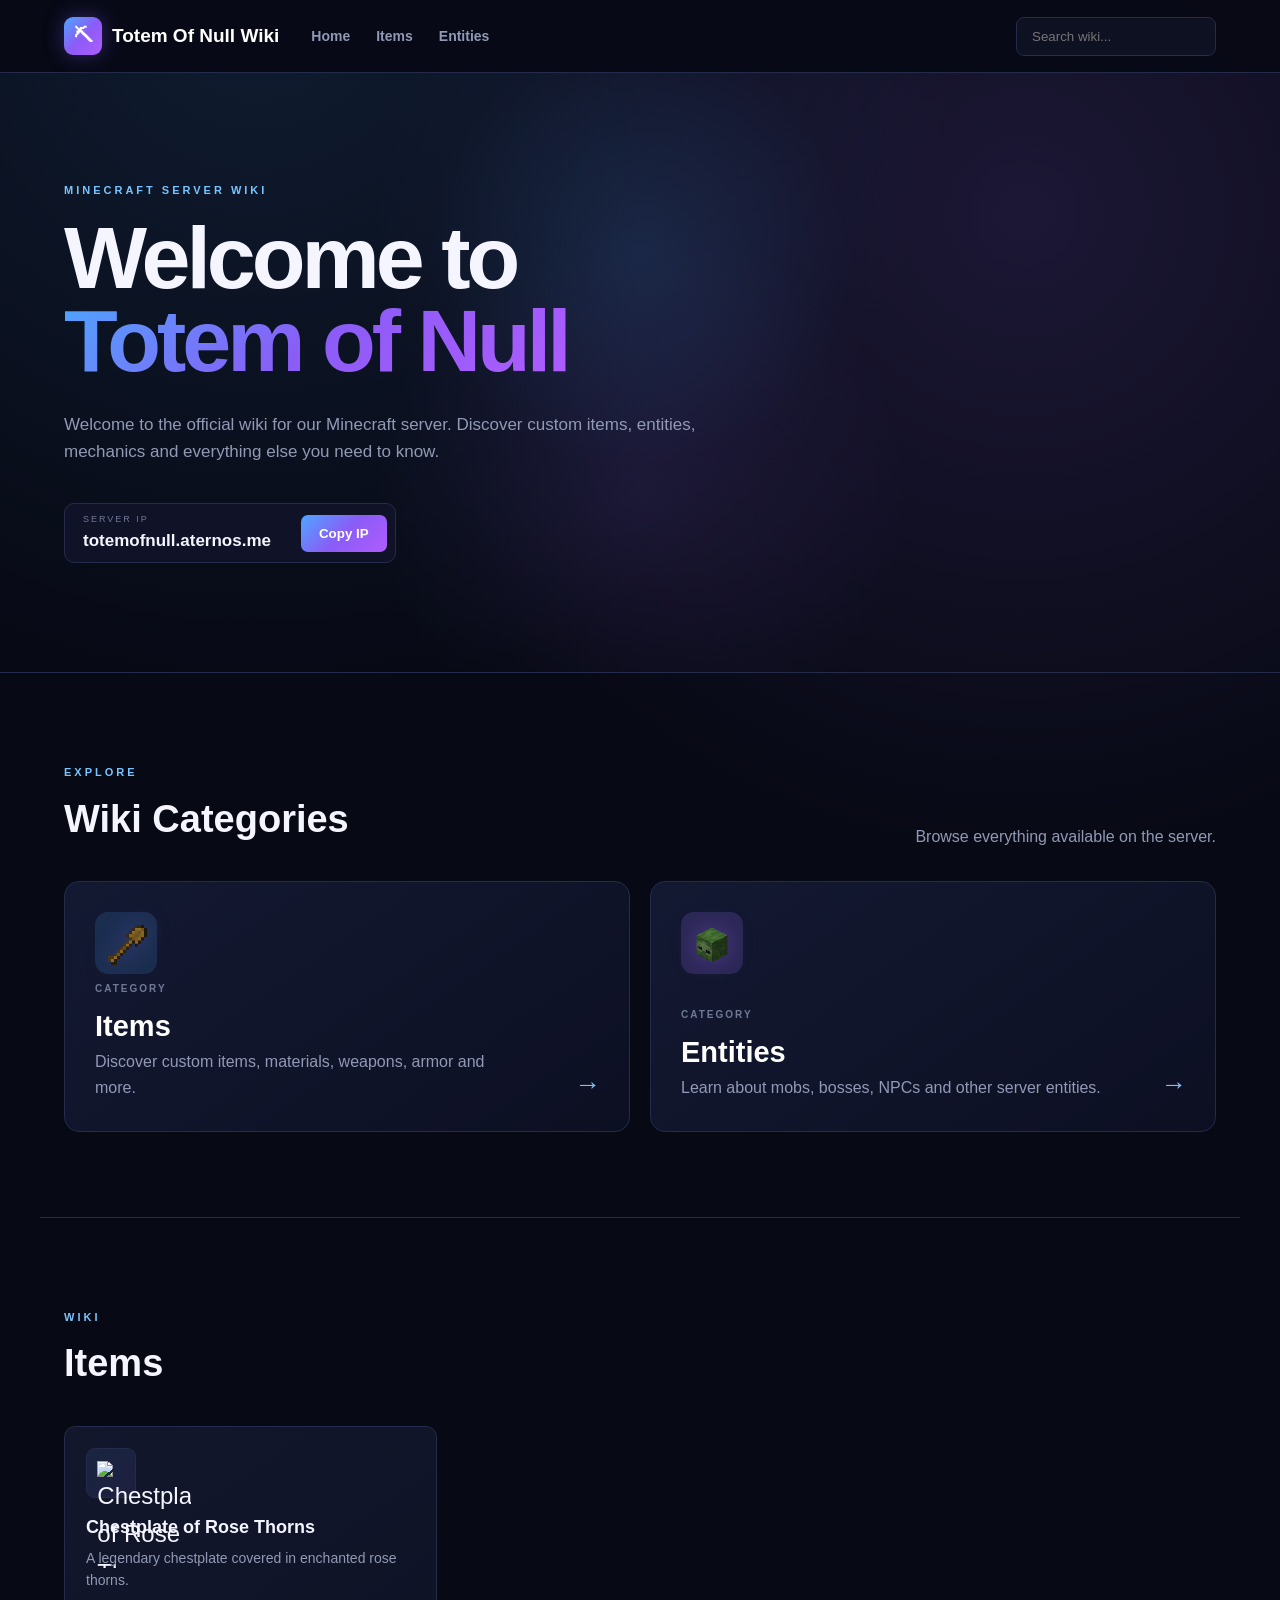
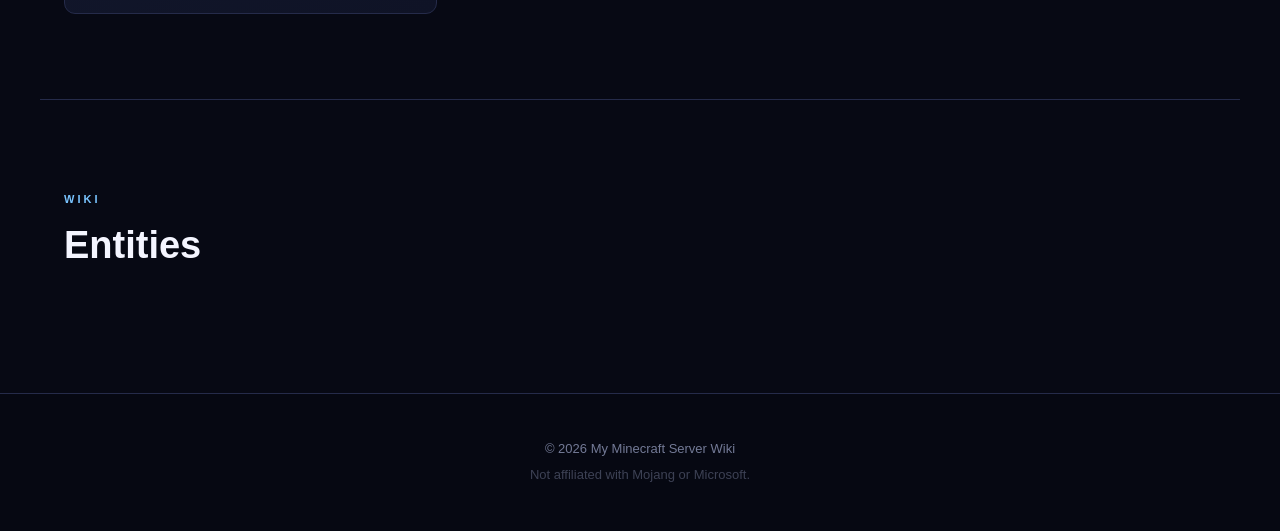
==== index.html @ 01f7e48f "Add files via upload" ====
<!DOCTYPE html>
<html lang="en">
<head>
    <meta charset="UTF-8">
    <meta name="viewport" content="width=device-width, initial-scale=1.0">
    <title>Server Wiki</title>
    <link rel="stylesheet" href="styles.css">
</head>
<body>

<header class="navbar">
    <div class="nav-container">
        <a href="index.html" class="logo">
            <span class="logo-icon">⛏</span>
            Totem Of Null Wiki
        </a>

        <nav>
            <a href="#home">Home</a>
            <a href="#items">Items</a>
            <a href="#entities">Entities</a>
        </nav>

        <div class="search-container">
            <input type="text" id="searchInput" placeholder="Search wiki...">
        </div>
    </div>
</header>

<main>
    <section id="home" class="hero">
        <div class="hero-content">
            <div class="badge">MINECRAFT SERVER WIKI</div>
            <h1>Welcome to<br><span>Totem of Null</span></h1>

            <p class="hero-text">
                Welcome to the official wiki for our Minecraft server.
                Discover custom items, entities, mechanics and everything
                else you need to know.
            </p>

            <div class="server-ip">
                <div>
                    <small>SERVER IP</small>
                    <strong id="serverIp">play.example.com</strong>
                </div>
                <button id="copyIp">Copy IP</button>
            </div>
        </div>
    </section>

    <section class="wiki-section">
        <div class="section-heading">
            <div>
                <span class="section-label">EXPLORE</span>
                <h2>Wiki Categories</h2>
            </div>
            <p>Browse everything available on the server.</p>
        </div>

        <div class="category-grid">
            <a href="#items" class="category-card">
                <div class="card-icon item-icon"><img src="textures/itemslogo.png" alt="Items"></div>
                <div class="card-content">
                    <span class="card-label">CATEGORY</span>
                    <h3>Items</h3>
                    <p>Discover custom items, materials, weapons, armor and more.</p>
                </div>
                <span class="arrow">→</span>
            </a>

            <a href="#entities" class="category-card">
                <div class="card-icon entity-icon"><img src="textures/entityslogo.png" alt="Entities"></div>
                <div class="card-content">
                    <span class="card-label">CATEGORY</span>
                    <h3>Entities</h3>
                    <p>Learn about mobs, bosses, NPCs and other server entities.</p>
                </div>
                <span class="arrow">→</span>
            </a>
        </div>
    </section>

    <section id="items" class="wiki-section content-section">
        <div class="section-heading">
            <div>
                <span class="section-label">WIKI</span>
                <h2>Items</h2>
            </div>
        </div>
        <div id="itemsGrid" class="entry-grid"></div>
    </section>

    <section id="entities" class="wiki-section content-section">
        <div class="section-heading">
            <div>
                <span class="section-label">WIKI</span>
                <h2>Entities</h2>
            </div>
        </div>
        <div id="entitiesGrid" class="entry-grid"></div>
    </section>
</main>

<footer>
    <p>© 2026 My Minecraft Server Wiki</p>
    <p class="footer-muted">Not affiliated with Mojang or Microsoft.</p>
</footer>

<script src="script.js"></script>
</body>
</html>
---- styles.css ----
* {
    margin: 0;
    padding: 0;
    box-sizing: border-box;
}

html {
    scroll-behavior: smooth;
}

:root {
    --bg: #070914;
    --card: #11152a;
    --card-hover: #171c38;
    --blue: #4da6ff;
    --blue-light: #79c4ff;
    --purple: #9b6cff;
    --purple-light: #bd9aff;
    --text: #f4f5ff;
    --muted: #9299b5;
    --border: #252b4a;
    --gradient: linear-gradient(135deg, #4da6ff, #8b5cf6, #b05cff);
    --max-width: 1200px;
}

body {
    font-family: Arial, Helvetica, sans-serif;
    background:
        radial-gradient(circle at 20% 0%, rgba(77,166,255,.12), transparent 30%),
        radial-gradient(circle at 80% 10%, rgba(155,108,255,.14), transparent 30%),
        var(--bg);
    color: var(--text);
    line-height: 1.6;
}

.navbar {
    position: sticky;
    top: 0;
    z-index: 100;
    background: rgba(7,9,20,.88);
    backdrop-filter: blur(16px);
    border-bottom: 1px solid var(--border);
}

.nav-container {
    max-width: var(--max-width);
    min-height: 72px;
    margin: auto;
    padding: 0 24px;
    display: flex;
    align-items: center;
    gap: 32px;
}

.logo {
    display: flex;
    align-items: center;
    gap: 10px;
    color: white;
    text-decoration: none;
    font-size: 19px;
    font-weight: 800;
}

.logo-icon {
    width: 38px;
    height: 38px;
    display: grid;
    place-items: center;
    border-radius: 9px;
    background: var(--gradient);
    box-shadow: 0 0 20px rgba(126,92,255,.35);
}

nav {
    display: flex;
    gap: 26px;
}

nav a {
    color: var(--muted);
    text-decoration: none;
    font-size: 14px;
    font-weight: 600;
    transition: .2s;
}

nav a:hover {
    color: var(--blue-light);
}

.search-container {
    margin-left: auto;
}

.search-container input {
    width: 200px;
    padding: 11px 15px;
    background: #0d1122;
    color: white;
    border: 1px solid var(--border);
    border-radius: 8px;
    outline: none;
}

.search-container input:focus {
    border-color: var(--purple);
    box-shadow: 0 0 0 3px rgba(155,108,255,.1);
}

.hero {
    min-height: 600px;
    display: flex;
    align-items: center;
    border-bottom: 1px solid var(--border);
    background:
        radial-gradient(circle at 50% 30%, rgba(77,166,255,.12), transparent 28%),
        radial-gradient(circle at 50% 70%, rgba(155,108,255,.1), transparent 35%);
}

.hero-content {
    width: 100%;
    max-width: var(--max-width);
    margin: auto;
    padding: 100px 24px;
}

.badge,
.section-label {
    color: var(--blue-light);
    font-size: 11px;
    font-weight: 800;
    letter-spacing: 3px;
}

.hero h1 {
    margin-top: 16px;
    font-size: clamp(50px, 8vw, 88px);
    line-height: .95;
    letter-spacing: -4px;
}

.hero h1 span {
    background: var(--gradient);
    -webkit-background-clip: text;
    background-clip: text;
    color: transparent;
}

.hero-text {
    max-width: 650px;
    margin-top: 28px;
    color: var(--muted);
    font-size: 17px;
}

.server-ip {
    width: fit-content;
    margin-top: 38px;
    padding: 8px 8px 8px 18px;
    display: flex;
    align-items: center;
    gap: 30px;
    background: rgba(17,21,42,.9);
    border: 1px solid var(--border);
    border-radius: 10px;
}

.server-ip small {
    display: block;
    color: #6f7796;
    font-size: 9px;
    letter-spacing: 2px;
}

.server-ip strong {
    font-size: 17px;
}

.server-ip button {
    border: none;
    padding: 11px 18px;
    border-radius: 7px;
    background: var(--gradient);
    color: white;
    font-weight: 800;
    cursor: pointer;
    transition: .2s;
}

.server-ip button:hover {
    transform: translateY(-2px);
}

.wiki-section {
    max-width: var(--max-width);
    margin: auto;
    padding: 85px 24px;
}

.content-section {
    border-top: 1px solid var(--border);
}

.section-heading {
    display: flex;
    justify-content: space-between;
    align-items: end;
    margin-bottom: 32px;
}

.section-heading h2 {
    margin-top: 5px;
    font-size: 38px;
}

.section-heading p {
    max-width: 380px;
    color: var(--muted);
    text-align: right;
}

.category-grid {
    display: grid;
    grid-template-columns: repeat(2, 1fr);
    gap: 20px;
}

.category-card {
    position: relative;
    min-height: 250px;
    padding: 30px;
    display: flex;
    flex-direction: column;
    overflow: hidden;
    color: white;
    text-decoration: none;
    background: linear-gradient(145deg, rgba(20,26,52,.95), rgba(13,16,35,.95));
    border: 1px solid var(--border);
    border-radius: 15px;
    transition: .25s;
}

.category-card:hover {
    transform: translateY(-6px);
    border-color: #6c62b7;
    box-shadow: 0 15px 45px rgba(0,0,0,.3);
}

.card-icon {
    width: 62px;
    height: 62px;
    display: grid;
    place-items: center;
    margin-bottom: auto;
    border-radius: 13px;
    font-size: 30px;
}

.item-icon {
    background: rgba(77,166,255,.15);
}

.entity-icon {
    background: rgba(155,108,255,.18);
}

.card-label {
    color: #717995;
    font-size: 10px;
    font-weight: 800;
    letter-spacing: 2px;
}

.card-content h3 {
    margin-top: 3px;
    font-size: 29px;
}

.card-content p {
    max-width: 430px;
    color: var(--muted);
}

.arrow {
    position: absolute;
    right: 28px;
    bottom: 25px;
    color: var(--blue-light);
    font-size: 26px;
}

.entry-grid {
    display: grid;
    grid-template-columns: repeat(3, 1fr);
    gap: 16px;
}

.entry-card {
    position: relative;
    padding: 21px;
    background: linear-gradient(145deg, #12172c, #0f1326);
    border: 1px solid var(--border);
    border-radius: 11px;
    transition: .2s;
}

.entry-card:hover {
    transform: translateY(-4px);
    border-color: #343c67;
    background: var(--card-hover);
}

.entry-icon {
    width: 50px;
    height: 50px;
    display: grid;
    place-items: center;
    margin-bottom: 15px;
    background: linear-gradient(135deg, rgba(77,166,255,.1), rgba(155,108,255,.1));
    border: 1px solid var(--border);
    border-radius: 9px;
    font-size: 24px;
}

.entry-icon img {
    width: 80%;
    height: 80%;
    object-fit: contain;
    image-rendering: pixelated;
}

.entry-card h3 {
    font-size: 18px;
}

.entry-card p {
    margin-top: 5px;
    color: var(--muted);
    font-size: 14px;
}

.entry-card.hidden {
    display: none;
}

footer {
    padding: 45px 20px;
    text-align: center;
    color: #737a96;
    font-size: 13px;
    border-top: 1px solid var(--border);
    background: #060812;
}

.footer-muted {
    margin-top: 5px;
    opacity: .5;
}

/* ITEM PAGES */

.item-page {
    max-width: 1100px;
    margin: auto;
    padding: 60px 24px 100px;
}

.back-button {
    display: inline-block;
    margin-bottom: 35px;
    color: var(--muted);
    text-decoration: none;
    font-size: 14px;
}

.back-button:hover {
    color: var(--blue-light);
}

.item-header {
    display: flex;
    align-items: center;
    gap: 30px;
    padding: 35px;
    margin-bottom: 25px;
    background: linear-gradient(135deg, rgba(20,27,55,.95), rgba(15,17,38,.95));
    border: 1px solid var(--border);
    border-radius: 15px;
}

.item-large-icon {
    width: 120px;
    height: 120px;
    flex-shrink: 0;
    display: grid;
    place-items: center;
    font-size: 60px;
    border-radius: 18px;
    background: linear-gradient(135deg, rgba(77,166,255,.15), rgba(155,108,255,.18));
    border: 1px solid #30365c;
}

.item-large-icon img {
    width: 85%;
    height: 85%;
    object-fit: contain;
    image-rendering: pixelated;
    filter: drop-shadow(0 0 12px rgba(155,108,255,.35));
}

.item-title h1 {
    margin-top: 5px;
    font-size: 48px;
    letter-spacing: -2px;
}

.item-title p {
    max-width: 600px;
    margin-top: 8px;
    color: var(--muted);
}

.item-layout {
    display: grid;
    grid-template-columns: 1fr 320px;
    gap: 20px;
}

.item-main {
    display: flex;
    flex-direction: column;
    gap: 20px;
}

.wiki-box {
    padding: 25px;
    background: linear-gradient(145deg, #12172c, #0f1326);
    border: 1px solid var(--border);
    border-radius: 12px;
}

.wiki-box h2 {
    margin: 5px 0 12px;
    font-size: 22px;
}

.wiki-box > p {
    color: var(--muted);
}

.item-info {
    display: flex;
    flex-direction: column;
}

.item-info > div {
    display: flex;
    justify-content: space-between;
    padding: 13px 0;
    border-bottom: 1px solid var(--border);
}

.item-info > div:last-child {
    border-bottom: none;
}

.item-info span {
    color: var(--muted);
}

.item-info strong {
    color: var(--blue-light);
}

#itemUses {
    padding-left: 20px;
    color: var(--muted);
}

#itemUses li {
    margin: 7px 0;
}

.recipe-grid {
    width: 240px;
    display: grid;
    grid-template-columns: repeat(3, 1fr);
    gap: 5px;
    margin-top: 20px;
}

.recipe-slot {
    aspect-ratio: 1;
    display: grid;
    place-items: center;
    background: #090c19;
    border: 1px solid #292f50;
    border-radius: 5px;
    font-size: 25px;
}

.recipe-slot img {
    width: 75%;
    height: 75%;
    object-fit: contain;
    image-rendering: pixelated;
}

@media (max-width: 800px) {
    .nav-container {
        flex-wrap: wrap;
        padding-top: 12px;
        padding-bottom: 12px;
    }

    nav {
        order: 3;
        width: 100%;
        justify-content: center;
    }

    .search-container {
        margin-left: auto;
    }

    .category-grid {
        grid-template-columns: 1fr;
    }

    .entry-grid {
        grid-template-columns: repeat(2, 1fr);
    }

    .section-heading {
        align-items: flex-start;
        flex-direction: column;
        gap: 10px;
    }

    .section-heading p {
        text-align: left;
    }

    .item-layout {
        grid-template-columns: 1fr;
    }
}

@media (max-width: 500px) {
    .search-container {
        display: none;
    }

    .hero {
        min-height: 520px;
    }

    .hero h1 {
        font-size: 49px;
        letter-spacing: -2px;
    }

    .server-ip {
        width: 100%;
        justify-content: space-between;
        gap: 10px;
    }

    .server-ip strong {
        font-size: 13px;
    }

    .entry-grid {
        grid-template-columns: 1fr;
    }

    .wiki-section {
        padding-top: 60px;
        padding-bottom: 60px;
    }

    .item-header {
        flex-direction: column;
        align-items: flex-start;
    }

    .item-title h1 {
        font-size: 36px;
    }

    .item-large-icon {
        width: 90px;
        height: 90px;
        font-size: 45px;
    }
}

/* Texture-based category icons */
.card-icon img {
    width: 78%;
    height: 78%;
    object-fit: contain;
    image-rendering: pixelated;
    filter: drop-shadow(0 0 12px rgba(155,108,255,.3));
}

/* Texture-based wiki cards */
.entry-icon img {
    width: 82%;
    height: 82%;
    object-fit: contain;
    image-rendering: pixelated;
}

/* Texture-based item page */
.item-large-icon img {
    width: 85%;
    height: 85%;
    object-fit: contain;
    image-rendering: pixelated;
    filter: drop-shadow(0 0 12px rgba(155,108,255,.35));
}

/* Texture-based recipe slots */
.recipe-slot img {
    width: 75%;
    height: 75%;
    object-fit: contain;
    image-rendering: pixelated;
}
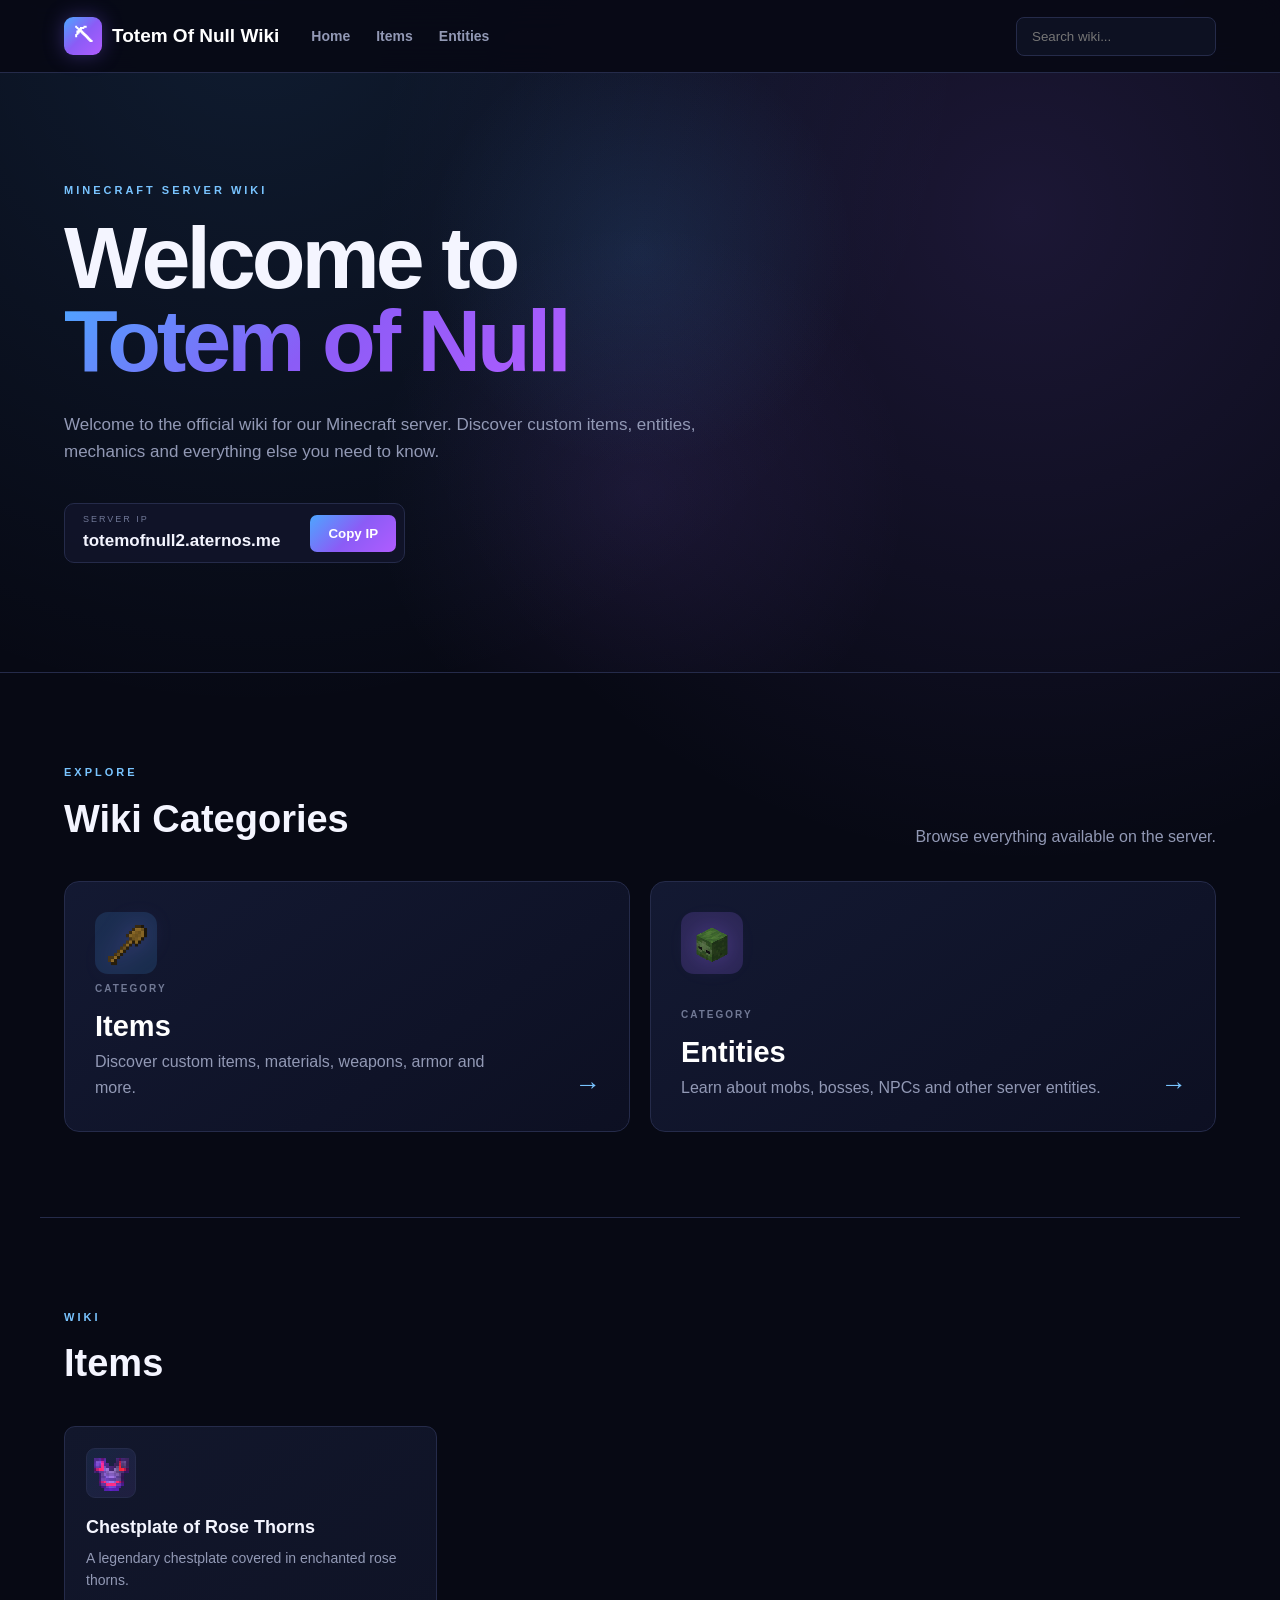
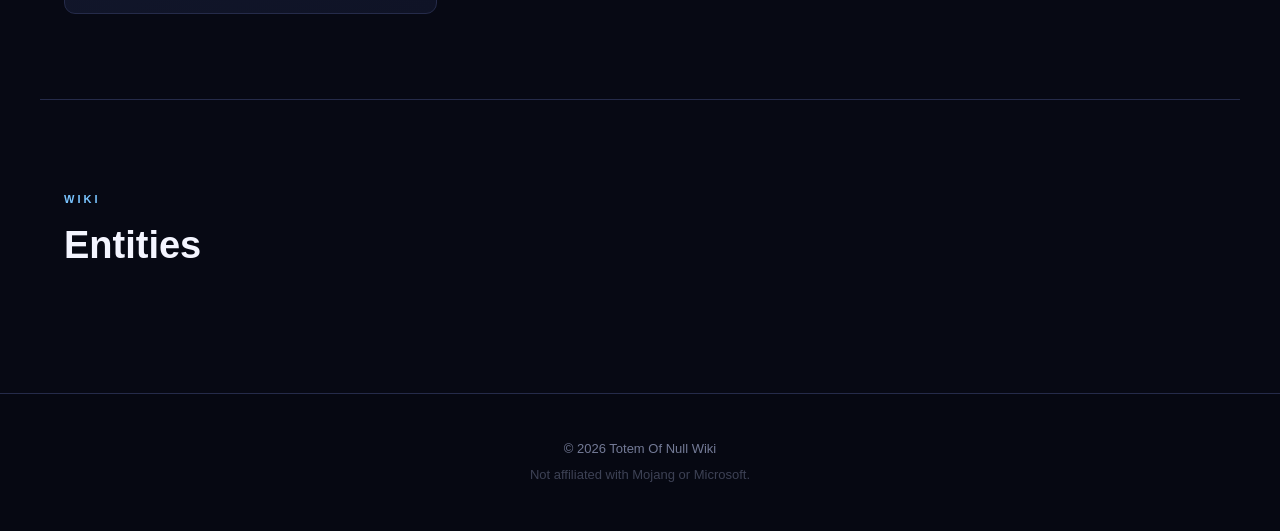
==== commit 7fa0fd12: "Add files via upload" ====
--- a/index.html
+++ b/index.html
@@ -3,7 +3,7 @@
 <head>
     <meta charset="UTF-8">
     <meta name="viewport" content="width=device-width, initial-scale=1.0">
-    <title>Server Wiki</title>
+    <title>Totem Of Null Wiki</title>
     <link rel="stylesheet" href="styles.css">
 </head>
 <body>
@@ -42,7 +42,7 @@
             <div class="server-ip">
                 <div>
                     <small>SERVER IP</small>
-                    <strong id="serverIp">play.example.com</strong>
+                    <strong id="serverIp">totemofnull2.aternos.me</strong>
                 </div>
                 <button id="copyIp">Copy IP</button>
             </div>
@@ -103,7 +103,7 @@
 </main>
 
 <footer>
-    <p>© 2026 My Minecraft Server Wiki</p>
+    <p>© 2026 Totem Of Null Wiki</p>
     <p class="footer-muted">Not affiliated with Mojang or Microsoft.</p>
 </footer>
 
--- a/styles.css
+++ b/styles.css
@@ -91,6 +91,89 @@
 
 .search-container {
     margin-left: auto;
+    position: relative;
+}
+
+.search-results {
+    position: absolute;
+    top: calc(100% + 8px);
+    right: 0;
+    width: 320px;
+    max-height: 360px;
+    overflow-y: auto;
+    display: none;
+    flex-direction: column;
+    background: #0d1122;
+    border: 1px solid var(--border);
+    border-radius: 10px;
+    box-shadow: 0 15px 45px rgba(0,0,0,.45);
+    z-index: 200;
+}
+
+.search-results.active {
+    display: flex;
+}
+
+.search-result {
+    display: flex;
+    align-items: center;
+    gap: 12px;
+    padding: 12px 14px;
+    color: var(--text);
+    text-decoration: none;
+    border-bottom: 1px solid var(--border);
+    transition: .15s;
+}
+
+.search-result:last-child {
+    border-bottom: none;
+}
+
+.search-result:hover {
+    background: var(--card-hover);
+}
+
+.search-result-icon {
+    width: 36px;
+    height: 36px;
+    flex-shrink: 0;
+    display: grid;
+    place-items: center;
+    background: rgba(77,166,255,.12);
+    border: 1px solid var(--border);
+    border-radius: 8px;
+    font-size: 16px;
+}
+
+.search-result-icon img {
+    width: 75%;
+    height: 75%;
+    object-fit: contain;
+    image-rendering: pixelated;
+}
+
+.search-result-info {
+    display: flex;
+    flex-direction: column;
+    gap: 2px;
+}
+
+.search-result-info strong {
+    font-size: 14px;
+}
+
+.search-result-info span {
+    color: var(--muted);
+    font-size: 11px;
+    letter-spacing: .5px;
+    text-transform: uppercase;
+}
+
+.search-empty {
+    padding: 16px;
+    color: var(--muted);
+    font-size: 13px;
+    text-align: center;
 }
 
 .search-container input {
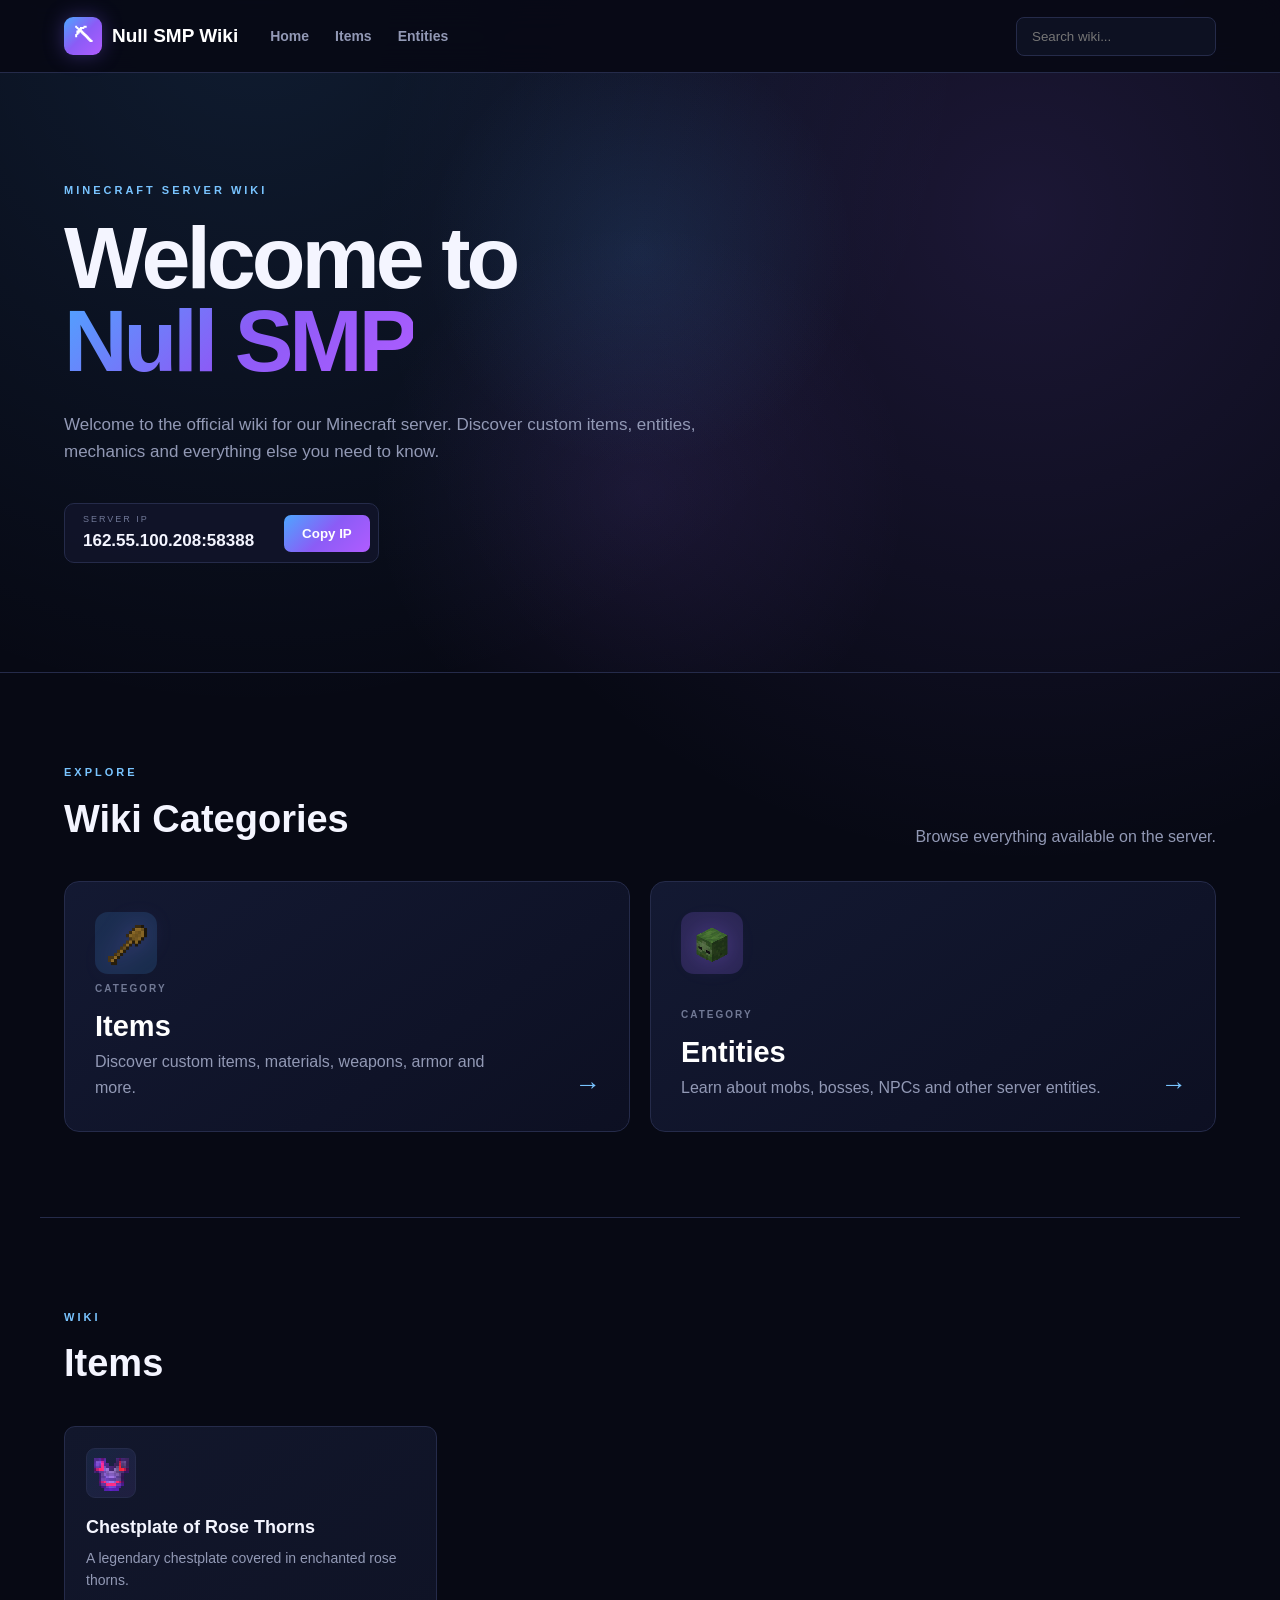
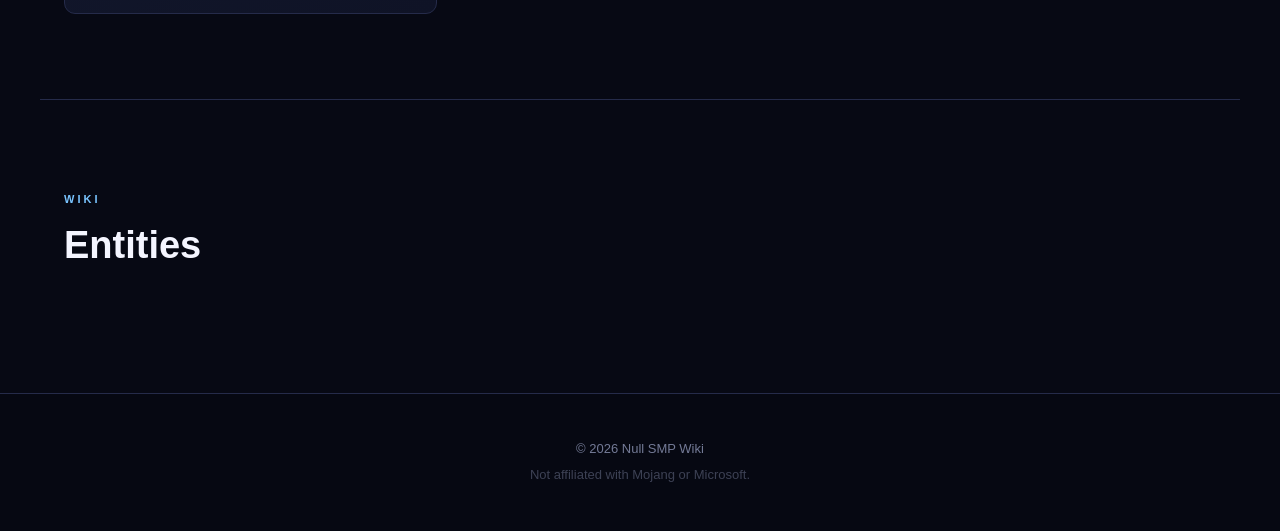
==== commit a67f020d: "Update index.html" ====
--- a/index.html
+++ b/index.html
@@ -3,7 +3,7 @@
 <head>
     <meta charset="UTF-8">
     <meta name="viewport" content="width=device-width, initial-scale=1.0">
-    <title>Totem Of Null Wiki</title>
+    <title>Null SMP Wiki</title>
     <link rel="stylesheet" href="styles.css">
 </head>
 <body>
@@ -12,7 +12,7 @@
     <div class="nav-container">
         <a href="index.html" class="logo">
             <span class="logo-icon">⛏</span>
-            Totem Of Null Wiki
+            Null SMP Wiki
         </a>
 
         <nav>
@@ -31,7 +31,7 @@
     <section id="home" class="hero">
         <div class="hero-content">
             <div class="badge">MINECRAFT SERVER WIKI</div>
-            <h1>Welcome to<br><span>Totem of Null</span></h1>
+            <h1>Welcome to<br><span>Null SMP</span></h1>
 
             <p class="hero-text">
                 Welcome to the official wiki for our Minecraft server.
@@ -42,7 +42,7 @@
             <div class="server-ip">
                 <div>
                     <small>SERVER IP</small>
-                    <strong id="serverIp">totemofnull2.aternos.me</strong>
+                    <strong id="serverIp">162.55.100.208:58388</strong>
                 </div>
                 <button id="copyIp">Copy IP</button>
             </div>
@@ -103,7 +103,7 @@
 </main>
 
 <footer>
-    <p>© 2026 Totem Of Null Wiki</p>
+    <p>© 2026 Null SMP Wiki</p>
     <p class="footer-muted">Not affiliated with Mojang or Microsoft.</p>
 </footer>
 
